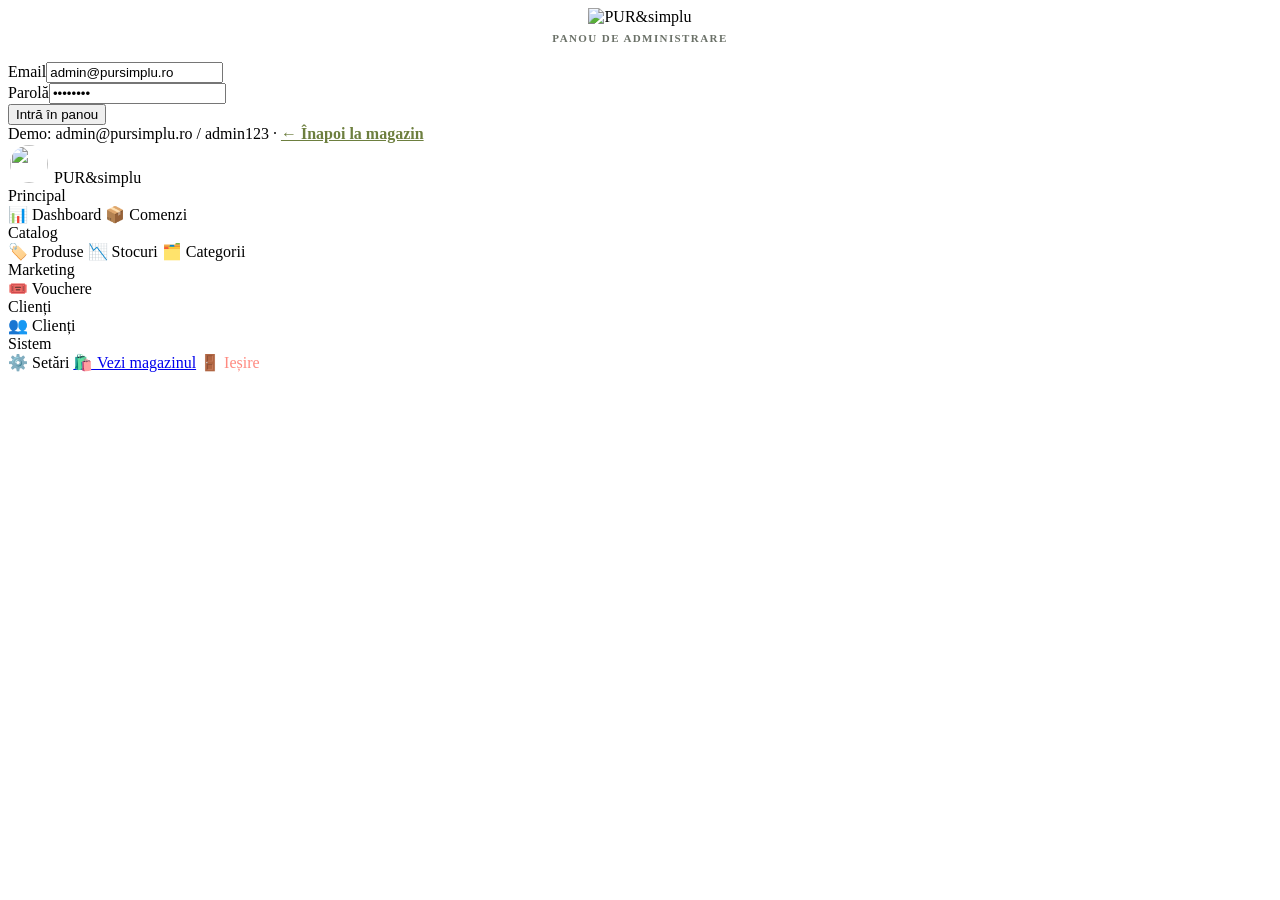
==== admin.html @ 4fd5a6ba "Add files via upload" ====
<!DOCTYPE html>
<html lang="ro">
<head>
<meta charset="UTF-8">
<meta name="viewport" content="width=device-width, initial-scale=1">
<title>Admin · PUR&simplu</title>
<link rel="icon" href="assets/img/logo-sm.png">
<link href="https://fonts.googleapis.com/css2?family=Inter:wght@400;500;600;700;800&display=swap" rel="stylesheet">
<link rel="stylesheet" href="assets/css/style.css">
</head>
<body>

<!-- LOGIN GATE -->
<div id="gate" class="modal on">
  <div class="overlay on" style="background:linear-gradient(135deg,#2b2b28,#556331)"></div>
  <div class="box">
    <div style="text-align:center;margin-bottom:18px">
      <img src="assets/img/logo.png" alt="PUR&amp;simplu" style="width:120px">
      <div style="font-size:11px;font-weight:700;color:#6b7168;letter-spacing:1.4px;text-transform:uppercase;margin-top:6px">Panou de administrare</div>
    </div>
    <div class="field"><label>Email</label><input class="inp" id="agEmail" value="admin@pursimplu.ro"></div>
    <div class="field"><label>Parolă</label><input class="inp" id="agPass" type="password" value="admin123"
      onkeydown="if(event.key==='Enter')adminLogin()"></div>
    <button class="btn btn-primary btn-block" onclick="adminLogin()">Intră în panou</button>
    <div class="hint">Demo: admin@pursimplu.ro / admin123 · <a href="index.html" style="color:#6d7f3f;font-weight:700">← Înapoi la magazin</a></div>
  </div>
</div>

<!-- ADMIN -->
<div class="admin-wrap hidden" id="app">
  <aside class="side">
    <div class="brand">
      <img src="assets/img/logo.png" alt="" style="width:38px;height:38px;border-radius:50%;background:#fff;padding:2px">
      PUR&amp;simplu
    </div>
    <div class="sep">Principal</div>
    <a data-r="dash" onclick="nav('dash')">📊 Dashboard</a>
    <a data-r="orders" onclick="nav('orders')">📦 Comenzi <span id="sbOrders" class="chip c-new" style="margin-left:auto"></span></a>
    <div class="sep">Catalog</div>
    <a data-r="products" onclick="nav('products')">🏷️ Produse</a>
    <a data-r="stock" onclick="nav('stock')">📉 Stocuri</a>
    <a data-r="cats" onclick="nav('cats')">🗂️ Categorii</a>
    <div class="sep">Marketing</div>
    <a data-r="vouchers" onclick="nav('vouchers')">🎟️ Vouchere</a>
    <div class="sep">Clienți</div>
    <a data-r="users" onclick="nav('users')">👥 Clienți</a>
    <div class="sep">Sistem</div>
    <a data-r="settings" onclick="nav('settings')">⚙️ Setări</a>
    <a href="index.html">🛍️ Vezi magazinul</a>
    <a onclick="adminLogout()" style="color:#ff8a80">🚪 Ieșire</a>
  </aside>
  <main class="admin-main" id="amain"></main>
</div>

<!-- EDIT MODAL -->
<div class="modal" id="mdl">
  <div class="overlay on" onclick="closeMdl()"></div>
  <div class="box wide" id="mdlBox"></div>
</div>

<div class="toast-wrap" id="toasts"></div>

<script src="assets/js/data.js"></script>
<script src="assets/js/i18n.js"></script>
<script src="assets/js/admin.js"></script>
</body>
</html>
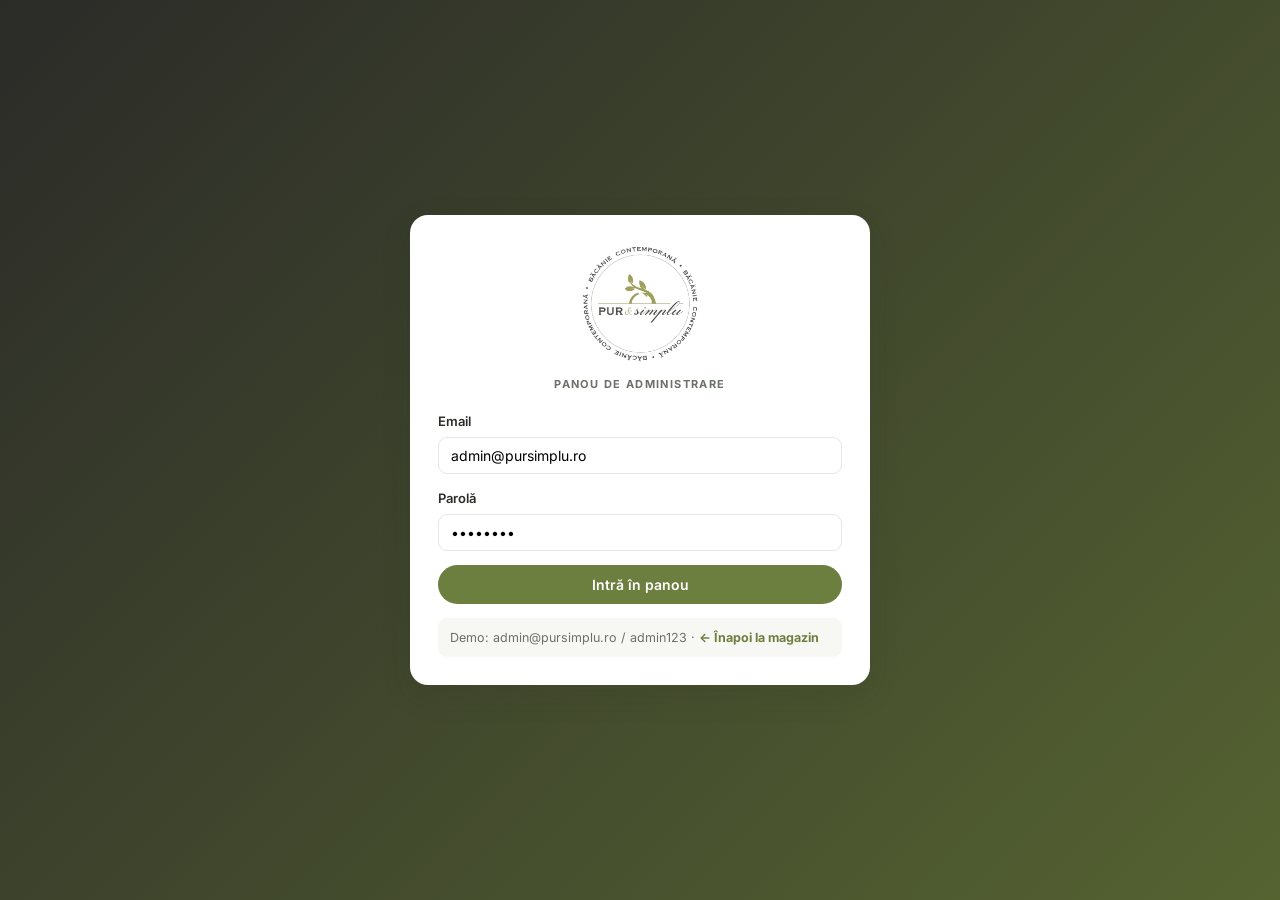
==== commit c1eef6f0: "Update admin.html" ====
--- a/admin.html
+++ b/admin.html
@@ -63,5 +63,6 @@
 <script src="assets/js/data.js"></script>
 <script src="assets/js/i18n.js"></script>
 <script src="assets/js/admin.js"></script>
+<script src="assets/js/admin-import.js"></script>
 </body>
 </html>
--- a/assets/css/style.css
+++ b/assets/css/style.css
@@ -0,0 +1,789 @@
+/* ===== PUR&simplu – Băcănie Contemporană ===== */
+:root{
+  --green:#6d7f3f; --green-d:#556331; --green-l:#eef2e3;
+  --lime:#9bb054; --amber:#f9a825; --red:#e53935; --blue:#1e88e5;
+  --ink:#2b2b28; --muted:#6b7168; --line:#e6e7e1; --bg:#f7f7f4; --white:#fff;
+  --radius:14px; --shadow:0 4px 18px rgba(43,43,40,.07);
+  --shadow-h:0 10px 30px rgba(43,43,40,.13);
+  --ff:'Inter',-apple-system,'Segoe UI',Roboto,Arial,sans-serif;
+}
+*{box-sizing:border-box}
+html,body{margin:0;padding:0}
+body{font-family:var(--ff);color:var(--ink);background:var(--bg);font-size:15px;line-height:1.55}
+a{color:inherit;text-decoration:none}
+img{max-width:100%}
+button,input,select,textarea{font-family:inherit;font-size:14px}
+.container{max-width:1280px;margin:0 auto;padding:0 20px}
+.hidden{display:none !important}
+
+/* ---------- Buttons ---------- */
+.btn{display:inline-flex;align-items:center;justify-content:center;gap:8px;border:0;cursor:pointer;
+  padding:11px 20px;border-radius:40px;font-weight:600;font-size:14px;transition:.18s;white-space:nowrap}
+.btn-primary{background:var(--green);color:#fff}
+.btn-primary:hover{background:var(--green-d)}
+.btn-dark{background:var(--ink);color:#fff}
+.btn-dark:hover{background:#000}
+.btn-outline{background:#fff;color:var(--ink);box-shadow:inset 0 0 0 1px var(--line)}
+.btn-outline:hover{box-shadow:inset 0 0 0 1px var(--green);color:var(--green)}
+.btn-ghost{background:transparent;color:var(--muted);padding:8px 12px}
+.btn-ghost:hover{color:var(--green)}
+.btn-danger{background:#fdeaea;color:var(--red)}
+.btn-danger:hover{background:var(--red);color:#fff}
+.btn-sm{padding:7px 14px;font-size:13px}
+.btn-block{width:100%}
+.btn:disabled{opacity:.5;cursor:not-allowed}
+
+/* ---------- Topbar ---------- */
+.topbar{background:var(--ink);color:#d3d5cc;font-size:13px}
+.topbar .container{display:flex;align-items:center;justify-content:space-between;height:40px;gap:16px}
+.topbar .tb-left{display:flex;gap:20px;align-items:center}
+.topbar b{color:var(--lime);font-weight:600}
+.lang-switch{display:flex;gap:4px;align-items:center}
+.lang-btn{background:transparent;border:0;color:#d3d5cc;cursor:pointer;padding:4px 8px;border-radius:6px;
+  display:flex;align-items:center;gap:6px;font-size:13px}
+.lang-btn:hover{background:rgba(255,255,255,.1);color:#fff}
+.lang-btn.active{background:rgba(255,255,255,.16);color:#fff}
+.flag{width:20px;height:14px;border-radius:2px;display:inline-block;object-fit:cover}
+.hide-sm{display:inline}
+
+/* ---------- Header ---------- */
+header.site{background:#fff;position:sticky;top:0;z-index:60;box-shadow:0 1px 0 var(--line)}
+.head-main{display:flex;align-items:center;gap:22px;height:84px}
+.logo{display:flex;align-items:center;gap:11px;font-weight:800;font-size:21px;letter-spacing:-.4px}
+.logo img.mark{width:56px;height:56px;border-radius:50%;background:#fff;object-fit:contain;padding:2px}
+.logo small{display:block;font-size:10.5px;font-weight:600;color:var(--muted);letter-spacing:1.2px;text-transform:uppercase}
+.search{flex:1;position:relative;max-width:560px}
+.search input{width:100%;padding:12px 44px 12px 18px;border:1px solid var(--line);border-radius:40px;background:var(--bg);outline:0}
+.search input:focus{border-color:var(--green);background:#fff}
+.search .s-ico{position:absolute;right:6px;top:5px;width:34px;height:34px;border-radius:50%;background:var(--green);
+  color:#fff;border:0;cursor:pointer}
+.head-actions{display:flex;align-items:center;gap:6px;margin-left:auto}
+.icon-btn{position:relative;background:transparent;border:0;cursor:pointer;padding:9px 12px;border-radius:10px;
+  display:flex;align-items:center;gap:9px;color:var(--ink);font-weight:600}
+.icon-btn:hover{background:var(--green-l);color:var(--green)}
+.icon-btn .ico{font-size:19px}
+.badge-count{position:absolute;top:2px;left:26px;background:var(--red);color:#fff;font-size:10px;font-weight:700;
+  min-width:17px;height:17px;border-radius:9px;display:grid;place-items:center;padding:0 4px}
+.head-actions .meta{font-size:11px;color:var(--muted);font-weight:500;display:block}
+
+/* ---------- Nav ---------- */
+.nav{border-top:1px solid var(--line);background:#fff;position:relative}
+.nav .container{display:flex;align-items:center;gap:8px;height:54px}
+.cat-btn{background:var(--green);color:#fff;border:0;border-radius:40px;padding:10px 20px;font-weight:700;cursor:pointer;
+  display:flex;align-items:center;gap:9px}
+.nav-links{display:flex;gap:4px;overflow:auto;scrollbar-width:none}
+.nav-links::-webkit-scrollbar{display:none}
+.nav-links a{padding:9px 14px;border-radius:40px;font-weight:600;color:var(--ink);font-size:14px;white-space:nowrap}
+.nav-links a:hover,.nav-links a.active{background:var(--green-l);color:var(--green)}
+.nav .free{margin-left:auto;font-size:13px;color:var(--muted);white-space:nowrap}
+.mega{position:absolute;left:20px;top:100%;background:#fff;border:1px solid var(--line);border-radius:var(--radius);
+  box-shadow:var(--shadow-h);padding:10px;width:300px;z-index:70;margin-top:4px}
+.mega a{display:flex;align-items:center;gap:12px;padding:8px 10px;border-radius:10px;font-weight:600}
+.mega a:hover{background:var(--green-l);color:var(--green)}
+.mega .emo{width:40px;height:40px;border-radius:9px;overflow:hidden;flex:0 0 auto}
+.mega .emo img{width:100%;height:100%;object-fit:cover}
+
+/* ---------- Hero ---------- */
+.hero{background:linear-gradient(115deg,#eef2e3 0%,#f6f3e7 100%);border-radius:20px;margin-top:22px;
+  display:grid;grid-template-columns:1.05fr .95fr;align-items:center;gap:32px;padding:44px 48px}
+.hero h1{font-size:44px;line-height:1.1;margin:8px 0 14px;letter-spacing:-1px}
+.hero p{color:var(--muted);font-size:16px;max-width:460px;margin:0 0 24px}
+.hero .kicker{display:inline-block;background:#fff;color:var(--green);font-weight:700;font-size:12px;
+  padding:7px 14px;border-radius:40px;letter-spacing:.6px;text-transform:uppercase;box-shadow:var(--shadow)}
+.hero-art img{width:100%;border-radius:18px;box-shadow:var(--shadow-h);display:block;object-fit:cover;aspect-ratio:3/2}
+.usp{display:grid;grid-template-columns:repeat(4,1fr);gap:16px;margin:24px 0}
+.usp div{background:#fff;border-radius:var(--radius);padding:18px;display:flex;gap:13px;align-items:center;box-shadow:var(--shadow)}
+.usp .e{font-size:26px}
+.usp b{display:block;font-size:14px}
+.usp span{font-size:12.5px;color:var(--muted)}
+
+/* ---------- Sections ---------- */
+.sec-head{display:flex;align-items:center;justify-content:space-between;gap:16px;margin:38px 0 18px;flex-wrap:wrap}
+.sec-head h2{font-size:26px;margin:0;letter-spacing:-.5px}
+.sec-head a{color:var(--green);font-weight:700;font-size:14px}
+.cat-grid{display:grid;grid-template-columns:repeat(7,1fr);gap:14px}
+.cat-card{background:#fff;border-radius:var(--radius);padding:12px 12px 18px;text-align:center;box-shadow:var(--shadow);
+  cursor:pointer;transition:.18s;border:1px solid transparent}
+.cat-card:hover{transform:translateY(-4px);box-shadow:var(--shadow-h);border-color:var(--lime)}
+.cat-card .e{display:block;width:100%;aspect-ratio:1;border-radius:11px;overflow:hidden;margin-bottom:10px}
+.cat-card .e img{width:100%;height:100%;object-fit:cover;transition:.35s}
+.cat-card:hover .e img{transform:scale(1.07)}
+.cat-card b{font-size:13.5px;display:block}
+.cat-card span{font-size:11.5px;color:var(--muted)}
+
+/* ---------- Product cards ---------- */
+.prod-grid{display:grid;grid-template-columns:repeat(5,1fr);gap:18px}
+.prod{background:#fff;border-radius:var(--radius);padding:14px;box-shadow:var(--shadow);position:relative;
+  display:flex;flex-direction:column;transition:.18s}
+.prod:hover{box-shadow:var(--shadow-h);transform:translateY(-3px)}
+.prod .thumb{border-radius:11px;height:180px;overflow:hidden;margin-bottom:12px;cursor:pointer;background:var(--bg)}
+.prod .thumb img{width:100%;height:100%;object-fit:cover;transition:.35s}
+.prod:hover .thumb img{transform:scale(1.06)}
+.prod .tag{position:absolute;top:20px;left:20px;font-size:10.5px;font-weight:800;padding:4px 9px;border-radius:30px;
+  text-transform:uppercase;letter-spacing:.4px;color:#fff;z-index:2}
+.tag.sale{background:var(--red)}.tag.new{background:var(--blue)}.tag.bio{background:var(--green)}
+.prod .cat-lbl{font-size:11.5px;color:var(--muted)}
+.prod h3{font-size:14.5px;margin:3px 0 6px;font-weight:600;line-height:1.35;cursor:pointer;min-height:38px}
+.prod h3:hover{color:var(--green)}
+.stars{color:var(--amber);font-size:12px;margin-bottom:8px}
+.stars span{color:var(--muted);margin-left:4px}
+.price{font-size:19px;font-weight:800;color:var(--ink)}
+.price .old{font-size:13px;color:var(--muted);text-decoration:line-through;font-weight:500;margin-left:6px}
+.price .unit{font-size:11.5px;color:var(--muted);font-weight:500}
+.prod .row{display:flex;align-items:center;justify-content:space-between;gap:10px;margin-top:auto;padding-top:12px}
+.stock-pill{font-size:11px;font-weight:700;padding:3px 9px;border-radius:20px}
+.st-in{background:var(--green-l);color:var(--green-d)}
+.st-low{background:#fff4e0;color:#b26a00}
+.st-out{background:#fdeaea;color:var(--red)}
+.add-btn{width:40px;height:40px;border-radius:50%;background:var(--green);color:#fff;border:0;cursor:pointer;font-size:17px;
+  display:grid;place-items:center;transition:.18s;flex:0 0 auto}
+.add-btn:hover{background:var(--green-d);transform:scale(1.08)}
+.add-btn:disabled{background:#d7dbd2;cursor:not-allowed;transform:none}
+
+/* ---------- Banner strip ---------- */
+.banners{display:grid;grid-template-columns:repeat(3,1fr);gap:18px;margin-top:34px}
+.bann{border-radius:var(--radius);padding:28px;color:#fff;position:relative;overflow:hidden;min-height:160px}
+.bann h4{margin:0 0 6px;font-size:20px}
+.bann p{margin:0 0 14px;font-size:13px;opacity:.92}
+.bann img.be{position:absolute;right:-26px;bottom:-26px;width:170px;height:170px;object-fit:cover;
+  border-radius:50%;opacity:.32;border:4px solid rgba(255,255,255,.3)}
+.b1{background:linear-gradient(120deg,#5c7030,#8fa64f)}
+.b2{background:linear-gradient(120deg,#8a4a24,#c98a3c)}
+.b3{background:linear-gradient(120deg,#3f4f5e,#6d8798)}
+
+/* ---------- Page layout / shop ---------- */
+.page{padding:26px 0 60px}
+.crumbs{font-size:13px;color:var(--muted);margin:16px 0}
+.crumbs a:hover{color:var(--green)}
+.shop-layout{display:grid;grid-template-columns:260px 1fr;gap:26px;align-items:start}
+.panel{background:#fff;border-radius:var(--radius);box-shadow:var(--shadow);padding:20px}
+.panel h4{margin:0 0 14px;font-size:15px}
+.filter-list label{display:flex;align-items:center;gap:9px;padding:7px 0;font-size:14px;cursor:pointer;color:#454a41}
+.filter-list label:hover{color:var(--green)}
+.filter-list input{accent-color:var(--green)}
+.toolbar{display:flex;align-items:center;justify-content:space-between;gap:12px;background:#fff;border-radius:var(--radius);
+  padding:13px 18px;box-shadow:var(--shadow);margin-bottom:14px;flex-wrap:wrap}
+.toolbar select,.inp{padding:9px 12px;border:1px solid var(--line);border-radius:9px;outline:0;background:#fff}
+.inp:focus,select:focus{border-color:var(--green)}
+.field{margin-bottom:14px}
+.field label{display:block;font-size:13px;font-weight:600;margin-bottom:6px}
+.field .inp{width:100%}
+.grid2{display:grid;grid-template-columns:1fr 1fr;gap:14px}
+.grid3{display:grid;grid-template-columns:repeat(3,1fr);gap:14px}
+.empty{text-align:center;padding:60px 20px;color:var(--muted)}
+.empty .e{font-size:60px;display:block;margin-bottom:12px}
+.vch-card{border:2px dashed var(--green);border-radius:14px;padding:18px;text-align:center}
+
+/* active filter chips */
+.chips-bar{display:flex;align-items:center;gap:8px;flex-wrap:wrap;margin-bottom:16px}
+.cb-lbl{font-size:12.5px;color:var(--muted);font-weight:600}
+.fchip{background:var(--green-l);color:var(--green-d);border:0;border-radius:30px;padding:6px 12px;font-size:12.5px;
+  font-weight:700;cursor:pointer;display:inline-flex;align-items:center;gap:7px;transition:.15s}
+.fchip:hover{background:var(--green);color:#fff}
+.fchip i{font-style:normal;font-size:11px;opacity:.75}
+.fchip.clear{background:transparent;color:var(--muted);box-shadow:inset 0 0 0 1px var(--line)}
+.fchip.clear:hover{color:var(--red);box-shadow:inset 0 0 0 1px var(--red)}
+
+/* ---------- Drawer (cart) ---------- */
+.overlay{position:fixed;inset:0;background:rgba(43,43,40,.45);z-index:155;opacity:0;pointer-events:none;transition:.25s}
+.overlay.on{opacity:1;pointer-events:auto}
+.drawer{position:fixed;top:0;right:0;height:100%;width:420px;max-width:92vw;background:#fff;z-index:160;
+  transform:translateX(102%);transition:.28s cubic-bezier(.4,0,.2,1);display:flex;flex-direction:column}
+.drawer.on{transform:none}
+.drawer header{padding:18px 20px;border-bottom:1px solid var(--line);display:flex;align-items:center;justify-content:space-between}
+.drawer header h3{margin:0;font-size:18px}
+.drawer .body{flex:1;overflow:auto;padding:16px 20px}
+.drawer .foot{border-top:1px solid var(--line);padding:18px 20px;background:#fff}
+.ci{display:flex;gap:12px;padding:12px 0;border-bottom:1px solid var(--line)}
+.ci .th{width:60px;height:60px;border-radius:10px;overflow:hidden;flex:0 0 auto;background:var(--bg)}
+.ci .th img{width:100%;height:100%;object-fit:cover}
+.ci b{font-size:14px;font-weight:600;display:block}
+.ci .p{color:var(--green-d);font-weight:700;font-size:14px}
+.qty{display:inline-flex;align-items:center;border:1px solid var(--line);border-radius:30px;overflow:hidden}
+.qty button{width:28px;height:28px;border:0;background:#fff;cursor:pointer;color:var(--ink);font-size:15px}
+.qty button:hover{background:var(--green-l);color:var(--green)}
+.qty span{width:30px;text-align:center;font-weight:700;font-size:13px}
+.sum-row{display:flex;justify-content:space-between;padding:5px 0;font-size:14px;color:var(--muted)}
+.sum-row.total{font-size:19px;font-weight:800;color:var(--ink);border-top:1px solid var(--line);margin-top:8px;padding-top:12px}
+.sum-row.disc{color:var(--green);font-weight:600}
+.voucher-box{display:flex;gap:8px;margin-bottom:12px}
+.voucher-box .inp{flex:1;text-transform:uppercase}
+.vch-on{background:var(--green-l);color:var(--green-d);padding:9px 13px;border-radius:9px;font-size:13px;font-weight:600;
+  display:flex;justify-content:space-between;align-items:center;margin-bottom:12px;gap:8px}
+.vch-on button{background:0;border:0;cursor:pointer;color:var(--red);font-weight:700}
+
+/* ---------- Modal ---------- */
+.modal{position:fixed;inset:0;z-index:170;display:none;place-items:center;padding:20px;overflow:auto}
+.modal.on{display:grid}
+.modal > .overlay{z-index:1;grid-area:1/1}
+.modal .box{background:#fff;border-radius:18px;width:100%;max-width:460px;padding:28px;box-shadow:var(--shadow-h);
+  position:relative;z-index:2;grid-area:1/1;justify-self:center;align-self:center;margin:auto}
+.modal .box.wide{max-width:820px}
+.modal .box h3{margin:0 0 4px;font-size:22px}
+.modal .box .sub{color:var(--muted);font-size:13.5px;margin-bottom:20px}
+.x{position:absolute;top:14px;right:14px;background:var(--bg);border:0;width:32px;height:32px;border-radius:50%;cursor:pointer;font-size:15px;z-index:3}
+.tabs{display:flex;gap:6px;background:var(--bg);padding:5px;border-radius:40px;margin-bottom:20px}
+.tabs button{flex:1;border:0;background:transparent;padding:9px;border-radius:40px;cursor:pointer;font-weight:700;color:var(--muted)}
+.tabs button.active{background:#fff;color:var(--green);box-shadow:var(--shadow)}
+.hint{font-size:12.5px;color:var(--muted);background:var(--bg);padding:10px 12px;border-radius:9px;margin-top:14px}
+
+/* ---------- Tables ---------- */
+table.tb{width:100%;border-collapse:collapse;font-size:13.5px}
+table.tb th{text-align:left;padding:11px 12px;color:var(--muted);font-size:11.5px;text-transform:uppercase;letter-spacing:.5px;
+  border-bottom:1px solid var(--line);white-space:nowrap}
+table.tb td{padding:12px;border-bottom:1px solid var(--line);vertical-align:middle}
+table.tb tr:hover td{background:#fafbf8}
+.chip{font-size:11.5px;font-weight:700;padding:4px 11px;border-radius:30px;display:inline-block;white-space:nowrap}
+.c-new{background:#e3f2fd;color:#1565c0}
+.c-prep{background:#fff4e0;color:#b26a00}
+.c-ship{background:#ede7f6;color:#5e35b1}
+.c-done{background:var(--green-l);color:var(--green-d)}
+.c-cancel{background:#fdeaea;color:var(--red)}
+.tbl-scroll{overflow-x:auto}
+.mini-thumbs{display:inline-flex;gap:3px;vertical-align:middle}
+.mini-thumbs img{width:28px;height:28px;border-radius:6px;object-fit:cover;border:1px solid var(--line)}
+.row-thumb{display:inline-block;width:34px;height:34px;border-radius:7px;overflow:hidden;vertical-align:middle;margin-right:8px}
+.row-thumb img{width:100%;height:100%;object-fit:cover}
+
+/* ---------- Admin ---------- */
+.admin-wrap{display:grid;grid-template-columns:238px 1fr;min-height:100vh;background:var(--bg)}
+.side{background:var(--ink);color:#b6bbae;padding:22px 14px;position:sticky;top:0;height:100vh;overflow:auto}
+.side .brand{display:flex;align-items:center;gap:10px;color:#fff;font-weight:800;font-size:17px;padding:0 8px 20px;
+  border-bottom:1px solid rgba(255,255,255,.1);margin-bottom:16px}
+.side a{display:flex;align-items:center;gap:11px;padding:11px 13px;border-radius:10px;font-weight:600;font-size:14px;margin-bottom:3px;cursor:pointer}
+.side a:hover{background:rgba(255,255,255,.08);color:#fff}
+.side a.active{background:var(--green);color:#fff}
+.side .sep{font-size:10.5px;text-transform:uppercase;letter-spacing:1px;color:#7d8276;padding:16px 13px 7px}
+.admin-main{padding:26px 30px 60px}
+.admin-top{display:flex;align-items:center;justify-content:space-between;margin-bottom:24px;gap:16px;flex-wrap:wrap}
+.admin-top h1{margin:0;font-size:25px;letter-spacing:-.5px}
+.admin-top p{margin:3px 0 0;color:var(--muted);font-size:13.5px}
+.stats{display:grid;grid-template-columns:repeat(4,1fr);gap:16px;margin-bottom:24px}
+.stat{background:#fff;border-radius:var(--radius);padding:20px;box-shadow:var(--shadow);display:flex;gap:14px;align-items:center}
+.stat .e{width:48px;height:48px;border-radius:12px;display:grid;place-items:center;font-size:22px;background:var(--green-l)}
+.stat b{display:block;font-size:24px;letter-spacing:-.5px}
+.stat span{font-size:12.5px;color:var(--muted)}
+.card{background:#fff;border-radius:var(--radius);box-shadow:var(--shadow);padding:20px;margin-bottom:20px}
+.card .ch{display:flex;align-items:center;justify-content:space-between;margin-bottom:14px;gap:12px;flex-wrap:wrap}
+.card .ch h3{margin:0;font-size:17px}
+.mini-in{padding:8px 12px;border:1px solid var(--line);border-radius:9px;outline:0;min-width:200px}
+.bars{display:flex;align-items:flex-end;gap:10px;height:170px;padding-top:10px}
+.bars div{flex:1;background:linear-gradient(180deg,var(--lime),var(--green));border-radius:7px 7px 0 0;position:relative;min-height:4px}
+.bars div span{position:absolute;bottom:-22px;left:0;right:0;text-align:center;font-size:11px;color:var(--muted)}
+.bars div i{position:absolute;top:-19px;left:0;right:0;text-align:center;font-size:11px;font-weight:700;font-style:normal}
+.oe-thumb{width:40px;height:40px;border-radius:8px;overflow:hidden;display:inline-block;vertical-align:middle;background:var(--bg);flex:0 0 auto}
+.oe-thumb img{width:100%;height:100%;object-fit:cover}
+.oe-add{display:grid;grid-template-columns:1fr 90px auto;gap:8px;align-items:end;background:var(--bg);
+  padding:14px;border-radius:12px;margin-top:14px}
+
+/* ---------- Toast ---------- */
+.toast-wrap{position:fixed;bottom:22px;left:50%;transform:translateX(-50%);z-index:200;display:flex;flex-direction:column;gap:9px;align-items:center}
+.toast{background:var(--ink);color:#fff;padding:13px 22px;border-radius:40px;box-shadow:var(--shadow-h);font-size:14px;font-weight:600;
+  animation:pop .3s ease}
+.toast.ok{background:var(--green)}.toast.err{background:var(--red)}
+@keyframes pop{from{opacity:0;transform:translateY(14px)}to{opacity:1;transform:none}}
+
+/* ---------- Product detail ---------- */
+.pd{display:grid;grid-template-columns:1fr 1fr;gap:34px;background:#fff;border-radius:var(--radius);padding:30px;box-shadow:var(--shadow)}
+.pd .big{background:var(--bg);border-radius:var(--radius);height:420px;overflow:hidden}
+.pd .big img{width:100%;height:100%;object-fit:cover}
+.pd h1{margin:6px 0 10px;font-size:30px;letter-spacing:-.6px}
+.pd .pprice{font-size:34px;font-weight:800;color:var(--green-d);margin:16px 0}
+.pd .pprice .old{font-size:19px;color:var(--muted);text-decoration:line-through;font-weight:500;margin-left:9px}
+.pd .desc{color:var(--muted);line-height:1.7}
+.pd .meta-list{margin-top:20px;border-top:1px solid var(--line);padding-top:16px;font-size:13.5px;color:var(--muted)}
+.pd .meta-list div{padding:5px 0}
+
+/* ---------- Timeline ---------- */
+.tl{display:flex;justify-content:space-between;margin:24px 0;position:relative}
+.tl:before{content:'';position:absolute;top:17px;left:6%;right:6%;height:3px;background:var(--line)}
+.tl .st{text-align:center;position:relative;z-index:1;flex:1}
+.tl .st .dot{width:36px;height:36px;border-radius:50%;background:#fff;border:3px solid var(--line);margin:0 auto 8px;
+  display:grid;place-items:center;font-size:15px;color:var(--muted)}
+.tl .st.done .dot{border-color:var(--green);background:var(--green);color:#fff}
+.tl .st b{font-size:12.5px;display:block}
+
+/* ---------- Reviews ---------- */
+.rev-score{display:flex;align-items:center;gap:10px;background:#fff;border-radius:40px;padding:8px 18px;box-shadow:var(--shadow)}
+.rev-score b{font-size:22px;letter-spacing:-.5px}
+.rev-score > span:last-child{font-size:12.5px;color:var(--muted)}
+.rev-grid{display:grid;grid-template-columns:repeat(4,1fr);gap:18px}
+.rev{background:#fff;border-radius:var(--radius);box-shadow:var(--shadow);padding:22px;margin:0;display:flex;flex-direction:column}
+.rev blockquote{margin:8px 0 16px;font-size:14px;line-height:1.6;color:#454a41;flex:1}
+.rev figcaption{display:flex;align-items:center;gap:11px;border-top:1px solid var(--line);padding-top:13px}
+.rev .av{width:36px;height:36px;border-radius:50%;background:var(--green-l);color:var(--green-d);
+  display:grid;place-items:center;font-weight:800}
+.rev figcaption b{display:block;font-size:13.5px}
+.rev figcaption small{color:var(--muted);font-size:11.5px}
+
+/* ---------- Contact (panouri egale) ---------- */
+.contact-grid{display:grid;grid-template-columns:1fr 1fr;gap:26px;align-items:stretch}
+.contact-panel{display:flex;flex-direction:column;height:100%}
+.contact-panel .msg-field{flex:1;display:flex;flex-direction:column;margin-bottom:16px}
+.contact-panel .msg-field textarea{flex:1;min-height:120px;resize:vertical;width:100%}
+.contact-panel .btn{align-self:flex-start}
+.contact-panel .map{margin-top:auto}
+.info-row{display:flex;gap:13px;padding:11px 0;border-bottom:1px solid var(--line);font-size:14px}
+.info-row span:first-child{font-size:19px}
+.info-row b{display:block;font-size:12px;color:var(--muted);text-transform:uppercase;letter-spacing:.5px}
+.info-row a{color:var(--green);font-weight:600}
+.map{width:100%;height:230px;border:0;border-radius:var(--radius);margin-top:16px}
+
+/* ---------- Cookie consent (card compact, colț stânga-jos) ---------- */
+.cookie-card{position:fixed;left:24px;bottom:24px;z-index:150;width:420px;max-width:calc(100vw - 32px);
+  background:#fff;border-radius:18px;box-shadow:0 18px 50px rgba(43,43,40,.24);padding:24px;
+  opacity:0;visibility:hidden;transform:translateY(24px) scale(.97);
+  transition:.4s cubic-bezier(.34,1.3,.64,1);border-top:4px solid var(--green)}
+.cookie-card.on{opacity:1;visibility:visible;transform:none}
+.cookie-card .ck-ico{width:46px;height:46px;border-radius:50%;background:var(--green-l);display:grid;place-items:center;
+  font-size:24px;margin-bottom:14px}
+.cookie-card h4{margin:0 0 8px;font-size:18px;letter-spacing:-.3px}
+.cookie-card p{margin:0 0 18px;font-size:13.5px;color:var(--muted);line-height:1.6}
+.cookie-card .ck-actions{display:flex;flex-direction:column;gap:8px}
+.cookie-card .ck-row{display:flex;gap:8px}
+.cookie-card .ck-row .btn{flex:1}
+.ck-links{margin-top:14px;padding-top:12px;border-top:1px solid var(--line);font-size:12px;color:var(--muted);
+  display:flex;gap:14px;flex-wrap:wrap}
+.ck-links a{color:var(--green);font-weight:600}
+.ck-links a:hover{text-decoration:underline}
+
+/* preferences panel (înlocuiește cardul) */
+.ck-prefs{position:fixed;left:24px;bottom:24px;z-index:151;width:440px;max-width:calc(100vw - 32px);
+  background:#fff;border-radius:18px;box-shadow:0 18px 50px rgba(43,43,40,.26);padding:24px;
+  opacity:0;visibility:hidden;transform:translateY(24px) scale(.97);
+  transition:.35s cubic-bezier(.34,1.2,.64,1);max-height:calc(100vh - 48px);overflow:auto}
+.ck-prefs.on{opacity:1;visibility:visible;transform:none}
+.ck-prefs h4{margin:0 0 4px;font-size:18px}
+.ck-prefs > p{margin:0 0 16px;font-size:13px;color:var(--muted)}
+.ck-opt{display:flex;align-items:flex-start;justify-content:space-between;gap:14px;padding:14px 0;border-top:1px solid var(--line)}
+.ck-opt b{font-size:14px;display:block}
+.ck-opt p{margin:3px 0 0;font-size:12.5px;color:var(--muted);line-height:1.5}
+.ck-always{font-size:11px;font-weight:700;color:var(--green-d);background:var(--green-l);
+  padding:5px 11px;border-radius:30px;white-space:nowrap;flex:0 0 auto}
+/* switch */
+.sw{position:relative;width:46px;height:26px;flex:0 0 auto;cursor:pointer}
+.sw input{opacity:0;width:0;height:0;position:absolute}
+.sw i{position:absolute;inset:0;background:#d5d8ce;border-radius:30px;transition:.25s}
+.sw i:before{content:'';position:absolute;width:20px;height:20px;left:3px;top:3px;background:#fff;border-radius:50%;
+  transition:.25s;box-shadow:0 1px 4px rgba(0,0,0,.25)}
+.sw input:checked + i{background:var(--green)}
+.sw input:checked + i:before{transform:translateX(20px)}
+
+/* floating reopen button */
+.ck-fab{position:fixed;left:20px;bottom:20px;z-index:149;width:46px;height:46px;border-radius:50%;background:#fff;
+  border:0;box-shadow:var(--shadow-h);cursor:pointer;font-size:21px;display:grid;place-items:center;
+  opacity:0;visibility:hidden;transform:scale(.6);transition:.3s}
+.ck-fab.on{opacity:1;visibility:visible;transform:none}
+.ck-fab:hover{background:var(--green-l)}
+
+/* ---------- Footer ---------- */
+footer.site{background:var(--ink);color:#a7ac9e;margin-top:60px;padding:50px 0 24px;font-size:14px}
+footer.site .cols{display:grid;grid-template-columns:1.5fr 1fr 1fr 1.3fr;gap:34px}
+footer.site h5{color:#fff;font-size:14px;margin:0 0 14px;text-transform:uppercase;letter-spacing:.8px}
+footer.site a{display:block;padding:5px 0}
+footer.site a:hover{color:var(--lime)}
+footer.site .foot-logo{width:104px;background:#fff;border-radius:50%;padding:8px}
+footer.site .news{display:flex;gap:8px;margin-top:12px}
+footer.site .news input{flex:1;padding:11px 15px;border-radius:40px;border:0;outline:0}
+.f-bottom{border-top:1px solid rgba(255,255,255,.1);margin-top:34px;padding-top:20px;display:flex;justify-content:space-between;
+  flex-wrap:wrap;gap:12px;font-size:13px}
+.f-bottom a{display:inline;color:#a7ac9e}
+.f-bottom a:hover{color:var(--lime)}
+
+/* ---------- Responsive ---------- */
+@media(max-width:1200px){ .cat-grid{grid-template-columns:repeat(4,1fr)} }
+@media(max-width:1100px){
+  .prod-grid{grid-template-columns:repeat(3,1fr)}
+  .rev-grid{grid-template-columns:repeat(2,1fr)}
+  .stats,.usp{grid-template-columns:repeat(2,1fr)}
+  .hero{grid-template-columns:1fr;text-align:center;padding:34px 24px}
+  .hero p{margin-inline:auto}
+  .shop-layout{grid-template-columns:1fr !important}
+  .contact-grid{grid-template-columns:1fr}
+  .pd{grid-template-columns:1fr}
+  .pd .big{height:320px}
+  .admin-wrap{grid-template-columns:1fr}
+  .side{position:static;height:auto}
+  .banners,footer.site .cols,.dash-row{grid-template-columns:1fr !important}
+}
+@media(max-width:860px){ .hide-sm{display:none} }
+@media(max-width:680px){
+  .prod-grid,.cat-grid{grid-template-columns:repeat(2,1fr)}
+  .rev-grid{grid-template-columns:1fr}
+  .head-main{height:auto;flex-wrap:wrap;padding:12px 0;gap:12px}
+  .search{order:3;flex-basis:100%;max-width:none}
+  .hero h1{font-size:30px}
+  .grid2,.grid3{grid-template-columns:1fr}
+  .oe-add{grid-template-columns:1fr}
+  .admin-main{padding:20px 16px 50px}
+  .cookie-card,.ck-prefs{left:12px;right:12px;bottom:12px;width:auto;padding:20px}
+}
+/* ==========================================================================
+   PUR&simplu — PATCH MOBIL
+   Se adaugă la FINALUL fișierului assets/css/style.css (nu înlocuiește nimic).
+   ========================================================================== */
+
+/* --- 0. Global: nimic nu mai iese lateral din ecran --- */
+html, body { overflow-x: hidden; max-width: 100%; }
+img, iframe { max-width: 100%; }
+
+/* ==========================================================================
+   TABLETĂ  (≤ 900px)
+   ========================================================================== */
+@media (max-width: 900px){
+  .container{ padding: 0 16px; }
+  .cat-grid{ grid-template-columns: repeat(3, 1fr); }
+  .prod-grid{ grid-template-columns: repeat(3, 1fr); }
+}
+
+/* ==========================================================================
+   MOBIL  (≤ 720px)
+   ========================================================================== */
+@media (max-width: 720px){
+
+  /* ---------- Topbar: compact, pe un singur rând ---------- */
+  .topbar{ font-size: 11.5px; }
+  .topbar .container{ height: auto; padding: 8px 16px; gap: 8px; }
+  .topbar .tb-left{ gap: 8px; flex: 1; min-width: 0; }
+  .topbar .tb-left span{ overflow: hidden; text-overflow: ellipsis; white-space: nowrap; }
+  .lang-btn{ padding: 3px 6px; font-size: 11.5px; }
+  .flag{ width: 17px; height: 12px; }
+
+  /* ---------- Header ---------- */
+  .head-main{
+    height: auto; padding: 12px 0; gap: 10px;
+    display: grid; grid-template-columns: auto 1fr; grid-template-areas: "logo actions" "search search";
+  }
+  .logo{ grid-area: logo; font-size: 17px; gap: 9px; }
+  .logo img.mark{ width: 42px; height: 42px; }
+  .logo small{ font-size: 8.5px; letter-spacing: .8px; }
+  .head-actions{ grid-area: actions; gap: 2px; }
+  .search{ grid-area: search; max-width: none; }
+  .search input{ padding: 11px 42px 11px 16px; font-size: 16px; } /* 16px = fără zoom pe iOS */
+
+  /* butoanele de cont/coș: doar iconițe + badge, textul dispare */
+  .icon-btn{ padding: 8px; gap: 0; }
+  .icon-btn .ico{ font-size: 22px; }
+  .icon-btn > span:not(.ico):not(.badge-count){ display: none; }
+  .badge-count{ top: 0; left: 22px; }
+
+  /* ---------- Navigație: scroll orizontal curat ---------- */
+  .nav .container{
+    height: auto; padding: 10px 16px; gap: 8px;
+    overflow-x: auto; flex-wrap: nowrap; scrollbar-width: none;
+    -webkit-overflow-scrolling: touch;
+  }
+  .nav .container::-webkit-scrollbar{ display: none; }
+  .cat-btn{
+    padding: 9px 16px; font-size: 13px; white-space: nowrap; flex: 0 0 auto;
+    line-height: 1.2;
+  }
+  .nav-links{ flex: 0 0 auto; }
+  .nav-links a{ padding: 8px 12px; font-size: 13.5px; }
+  .nav .free{ display: none; }          /* mesajul e deja în topbar */
+
+  /* meniul de categorii: lățime completă, sub navigație */
+  .mega{ left: 16px; right: 16px; width: auto; }
+
+  /* ---------- Hero ---------- */
+  .hero{ padding: 26px 20px; gap: 22px; border-radius: 16px; margin-top: 16px; }
+  .hero h1{ font-size: 27px; letter-spacing: -.5px; }
+  .hero p{ font-size: 14.5px; margin-bottom: 20px; }
+  .hero .kicker{ font-size: 10.5px; padding: 6px 12px; }
+  .hero .btn{ width: 100%; margin: 0 0 8px 0 !important; }
+
+  /* ---------- Cele 4 avantaje: 2x2, fără overflow ---------- */
+  .usp{ grid-template-columns: 1fr 1fr; gap: 10px; margin: 18px 0; }
+  .usp > div{
+    padding: 14px 12px; gap: 10px; border-radius: 12px;
+    flex-direction: column; align-items: flex-start; text-align: left;
+  }
+  .usp .e{ font-size: 22px; line-height: 1; }
+  .usp b{ font-size: 13px; line-height: 1.3; }
+  .usp span{ font-size: 11.5px; line-height: 1.4; display: block; }
+  .usp > div > div{ min-width: 0; }     /* permite textului să se rupă */
+
+  /* ---------- Titluri de secțiune ---------- */
+  .sec-head{ margin: 28px 0 14px; gap: 10px; }
+  .sec-head h2{ font-size: 21px; }
+  .sec-head a{ font-size: 13px; white-space: nowrap; }
+
+  /* ---------- Categorii & produse ---------- */
+  .cat-grid{ grid-template-columns: repeat(2, 1fr); gap: 10px; }
+  .cat-card{ padding: 10px 10px 14px; }
+  .cat-card b{ font-size: 12.5px; }
+
+  .prod-grid{ grid-template-columns: repeat(2, 1fr); gap: 12px; }
+  .prod{ padding: 10px; }
+  .prod .thumb{ height: 140px; margin-bottom: 9px; }
+  .prod h3{ font-size: 13px; min-height: 34px; }
+  .prod .tag{ top: 15px; left: 15px; font-size: 9.5px; padding: 3px 7px; }
+  .price{ font-size: 16.5px; }
+  .price .old{ font-size: 12px; }
+  .prod .row{ padding-top: 9px; gap: 6px; }
+  .stock-pill{ font-size: 10px; padding: 3px 7px; }
+  .add-btn{ width: 36px; height: 36px; font-size: 16px; }
+
+  /* ---------- Bannere ---------- */
+  .banners{ gap: 12px; margin-top: 24px; }
+  .bann{ padding: 22px; min-height: 140px; }
+  .bann h4{ font-size: 18px; }
+  .bann img.be{ width: 130px; height: 130px; right: -20px; bottom: -20px; }
+
+  /* ---------- Recenzii ---------- */
+  .rev-score{ padding: 7px 14px; }
+  .rev-score b{ font-size: 19px; }
+  .rev{ padding: 18px; }
+  .rev blockquote{ font-size: 13.5px; }
+
+  /* ---------- Magazin: filtre în capul paginii ---------- */
+  .shop-layout{ gap: 16px; }
+  .toolbar{ padding: 11px 14px; font-size: 13px; }
+  .toolbar select{ font-size: 13px; }
+  .chips-bar{ gap: 6px; }
+  .fchip{ font-size: 11.5px; padding: 5px 10px; }
+
+  /* ---------- Pagina de produs ---------- */
+  .pd{ padding: 18px; gap: 20px; }
+  .pd .big{ height: 260px; }
+  .pd h1{ font-size: 23px; }
+  .pd .pprice{ font-size: 27px; margin: 12px 0; }
+
+  /* ---------- Coș (drawer) ---------- */
+  .drawer{ width: 100%; max-width: 100%; }
+
+  /* ---------- Tabele: scroll, nu strivire ---------- */
+  .tbl-scroll{ -webkit-overflow-scrolling: touch; }
+  table.tb{ font-size: 12.5px; min-width: 520px; }
+  table.tb td, table.tb th{ padding: 9px 8px; }
+
+  /* ---------- Contact ---------- */
+  .contact-grid{ gap: 16px; }
+  .map{ height: 200px; }
+
+  /* ---------- Cont / comenzi ---------- */
+  .stats{ grid-template-columns: 1fr 1fr !important; gap: 10px; }
+  .stat{ padding: 14px; gap: 10px; }
+  .stat .e{ width: 38px; height: 38px; font-size: 18px; }
+  .stat b{ font-size: 18px; }
+  .stat span{ font-size: 11px; }
+
+  /* timeline comandă: 2 rânduri, fără linia care iese */
+  .tl{ flex-wrap: wrap; gap: 14px 0; }
+  .tl:before{ display: none; }
+  .tl .st{ flex: 0 0 50%; }
+
+  /* ---------- Panouri & formulare ---------- */
+  .panel{ padding: 16px; }
+  .inp, .field .inp{ font-size: 16px; }   /* fără zoom automat pe iOS */
+  .btn{ padding: 12px 18px; }             /* zone de atins mai generoase */
+
+  /* ---------- Cookies ---------- */
+  .cookie-card, .ck-prefs{ left: 10px; right: 10px; bottom: 10px; width: auto; padding: 18px; }
+  .cookie-card h4, .ck-prefs h4{ font-size: 16.5px; }
+  .cookie-card p{ font-size: 12.5px; margin-bottom: 14px; }
+  .cookie-card .ck-ico, .ck-prefs .ck-ico{ width: 38px; height: 38px; font-size: 20px; margin-bottom: 10px; }
+  .ck-fab{ left: 12px; bottom: 12px; width: 42px; height: 42px; font-size: 19px; }
+
+  /* ---------- Footer ---------- */
+  footer.site{ padding: 34px 0 20px; margin-top: 40px; }
+  footer.site .cols{ grid-template-columns: 1fr !important; gap: 24px; }
+  footer.site .foot-logo{ width: 84px; }
+  .f-bottom{ flex-direction: column; gap: 8px; font-size: 12px; }
+
+  /* ---------- Admin ---------- */
+  .admin-main{ padding: 18px 14px 50px; }
+  .admin-top h1{ font-size: 21px; }
+  .side{ padding: 16px 12px; }
+  .oe-add{ grid-template-columns: 1fr; }
+  .modal{ padding: 12px; }
+  .modal .box, .modal .box.wide{ padding: 20px; border-radius: 14px; }
+}
+
+/* ==========================================================================
+   TELEFOANE MICI  (≤ 400px)
+   ========================================================================== */
+@media (max-width: 400px){
+  .container{ padding: 0 12px; }
+  .logo{ font-size: 15.5px; }
+  .logo img.mark{ width: 36px; height: 36px; }
+  .logo small{ display: none; }
+  .hero h1{ font-size: 24px; }
+  .usp{ grid-template-columns: 1fr; }
+  .usp > div{ flex-direction: row; align-items: center; }
+  .prod .thumb{ height: 120px; }
+  .sec-head h2{ font-size: 19px; }
+}
+/* ==========================================================================
+   PUR&simplu — PATCH MOBIL v2
+   Se adaugă la FINALUL fișierului assets/css/style.css, după patch-ul v1.
+   Repară: cardurile de avantaje (card-în-card) + tot panoul de admin pe mobil.
+   ========================================================================== */
+
+/* ==========================================================================
+   A. FIX GLOBAL — elementele de grilă nu mai împing pagina în lateral
+   ========================================================================== */
+.usp > div, .stats > div, .cat-grid > div, .prod-grid > article,
+.card, .panel, .admin-main, .admin-wrap, .shop-layout > *{ min-width: 0; }
+.tbl-scroll{ max-width: 100%; overflow-x: auto; -webkit-overflow-scrolling: touch; }
+
+/* ==========================================================================
+   B. FIX "CARD ÎN CARD" la cele 4 avantaje
+   Cauza: regula .usp div se aplica şi div-ului interior (titlu + descriere).
+   Soluţie: stilul rămâne doar pe copilul direct, interiorul se resetează.
+   ========================================================================== */
+.usp > div > div{
+  background: none !important;
+  box-shadow: none !important;
+  padding: 0 !important;
+  border-radius: 0 !important;
+  display: block !important;
+  flex: 1 1 auto;
+  min-width: 0;
+}
+.usp > div > div > b{ display: block; margin-bottom: 2px; }
+.usp > div > div > span{ display: block; }
+
+/* ==========================================================================
+   C. AVANTAJE — aşezare curată pe mobil
+   ========================================================================== */
+@media (max-width: 720px){
+  .usp{ grid-template-columns: 1fr 1fr; gap: 10px; margin: 18px 0; }
+  .usp > div{
+    display: flex !important;
+    flex-direction: column !important;
+    align-items: flex-start !important;
+    text-align: left;
+    gap: 8px;
+    padding: 14px 13px;
+    border-radius: 12px;
+  }
+  .usp > div > .e{ font-size: 24px; line-height: 1; }
+  .usp > div > div > b{ font-size: 13px; line-height: 1.3; }
+  .usp > div > div > span{ font-size: 11.5px; line-height: 1.45; }
+}
+@media (max-width: 420px){
+  .usp{ grid-template-columns: 1fr; }
+  .usp > div{ flex-direction: row !important; align-items: center !important; gap: 12px; }
+}
+
+/* ==========================================================================
+   D. ADMIN PE MOBIL — meniul devine bară orizontală sus
+   ========================================================================== */
+@media (max-width: 900px){
+
+  .admin-wrap{ display: block; min-height: 100vh; }
+
+  /* --- meniul lateral devine bară fixă sus, cu scroll orizontal --- */
+  .side{
+    position: sticky; top: 0; z-index: 80;
+    height: auto; width: 100%;
+    display: flex; align-items: center; gap: 6px;
+    padding: 10px 12px;
+    overflow-x: auto; overflow-y: hidden;
+    white-space: nowrap;
+    scrollbar-width: none;
+    box-shadow: 0 2px 12px rgba(0,0,0,.18);
+  }
+  .side::-webkit-scrollbar{ display: none; }
+
+  .side .brand{
+    border: 0; margin: 0 6px 0 0; padding: 0 10px 0 0; font-size: 14px;
+    flex: 0 0 auto; gap: 8px;
+    border-right: 1px solid rgba(255,255,255,.14);
+  }
+  .side .brand img{ width: 30px !important; height: 30px !important; }
+
+  .side .sep{ display: none; }          /* etichetele de grup ocupă prea mult */
+
+  .side a{
+    flex: 0 0 auto; margin: 0;
+    padding: 9px 14px; font-size: 13px; border-radius: 30px;
+    background: rgba(255,255,255,.07);
+  }
+  .side a.active{ background: var(--green); }
+  .side a span.chip{ margin-left: 6px !important; }
+
+  /* --- conţinutul principal --- */
+  .admin-main{ padding: 18px 14px 60px; }
+  .admin-top{ margin-bottom: 18px; }
+  .admin-top h1{ font-size: 22px; }
+  .admin-top p{ font-size: 12.5px; }
+  .admin-top > div:last-child{ width: 100%; flex-wrap: wrap; }
+
+  /* --- statistici: 2 pe rând, fără depăşire --- */
+  .stats{ grid-template-columns: 1fr 1fr !important; gap: 10px; margin-bottom: 18px; }
+  .stat{ padding: 14px 12px; gap: 10px; }
+  .stat .e{ width: 38px; height: 38px; font-size: 18px; flex: 0 0 auto; }
+  .stat > div{ min-width: 0; }
+  .stat b{ font-size: 19px; }
+  .stat span{ font-size: 11px; display: block; line-height: 1.35; }
+
+  /* --- carduri şi grafice --- */
+  .card{ padding: 16px 14px; }
+  .card .ch{ gap: 10px; }
+  .card .ch h3{ font-size: 15.5px; }
+  .dash-row{ grid-template-columns: 1fr !important; }
+  .mini-in{ min-width: 0; width: 100%; }
+  .card .ch > input.mini-in{ width: 100%; }
+  .bars{ height: 140px; }
+
+  /* --- butoanele de filtrare (Toate / Nouă / În preparare…) --- */
+  .card .ch > div:first-child{
+    display: flex; gap: 7px; overflow-x: auto; flex-wrap: nowrap !important;
+    max-width: 100%; padding-bottom: 4px; scrollbar-width: none;
+  }
+  .card .ch > div:first-child::-webkit-scrollbar{ display: none; }
+  .card .ch > div:first-child .btn{ flex: 0 0 auto; }
+
+  /* --- tabele: scroll orizontal propriu, cu indiciu vizual --- */
+  .tbl-scroll{
+    margin: 0 -14px; padding: 0 14px; width: calc(100% + 28px);
+  }
+  table.tb{ min-width: 700px; font-size: 12.5px; }
+  table.tb th{ font-size: 10px; padding: 9px 8px; }
+  table.tb td{ padding: 10px 8px; }
+  .oe-thumb{ width: 34px; height: 34px; }
+  .mini-thumbs img{ width: 24px; height: 24px; }
+  table.tb .btn-sm{ padding: 6px 10px; font-size: 12px; }
+  table.tb select.mini-in{ min-width: 120px !important; font-size: 12.5px; }
+  table.tb input.mini-in{ width: 70px !important; min-width: 0 !important; }
+
+  /* --- pagina Stocuri: coloana de ajustare nu se mai rupe --- */
+  table.tb .qty{ vertical-align: middle; }
+  table.tb .qty + input.mini-in{ margin-left: 6px !important; }
+
+  /* --- ferestre modale (editare produs, comandă, voucher) --- */
+  .modal{ padding: 10px; align-items: start; }
+  .modal .box, .modal .box.wide{
+    max-width: 100%; padding: 20px 16px; border-radius: 14px; margin: 10px auto;
+  }
+  .modal .box h3{ font-size: 18px; padding-right: 36px; }
+  .modal .box .sub{ font-size: 12.5px; margin-bottom: 16px; }
+  .grid2, .grid3{ grid-template-columns: 1fr !important; gap: 12px; }
+  .oe-add{ grid-template-columns: 1fr !important; }
+  .oe-add .btn{ width: 100%; }
+
+  /* butoanele de status din fereastra comenzii */
+  .modal .box > div[style*="flex-wrap"]{ gap: 6px !important; }
+  .modal .box .btn-sm{ font-size: 12px; padding: 7px 12px; }
+
+  /* --- setări --- */
+  .card[style*="max-width"]{ max-width: 100% !important; }
+}
+
+/* --- ecrane foarte mici: statistici pe un singur rând --- */
+@media (max-width: 420px){
+  .stats{ grid-template-columns: 1fr !important; }
+  .stat{ padding: 13px; }
+  .side .brand span, .side .brand{ font-size: 13px; }
+  .admin-top h1{ font-size: 20px; }
+}
+
+/* ==========================================================================
+   E. Ecranul de login al adminului
+   ========================================================================== */
+@media (max-width: 720px){
+  #gate .box{ padding: 24px 18px; }
+  #gate .box img{ width: 96px !important; }
+}
